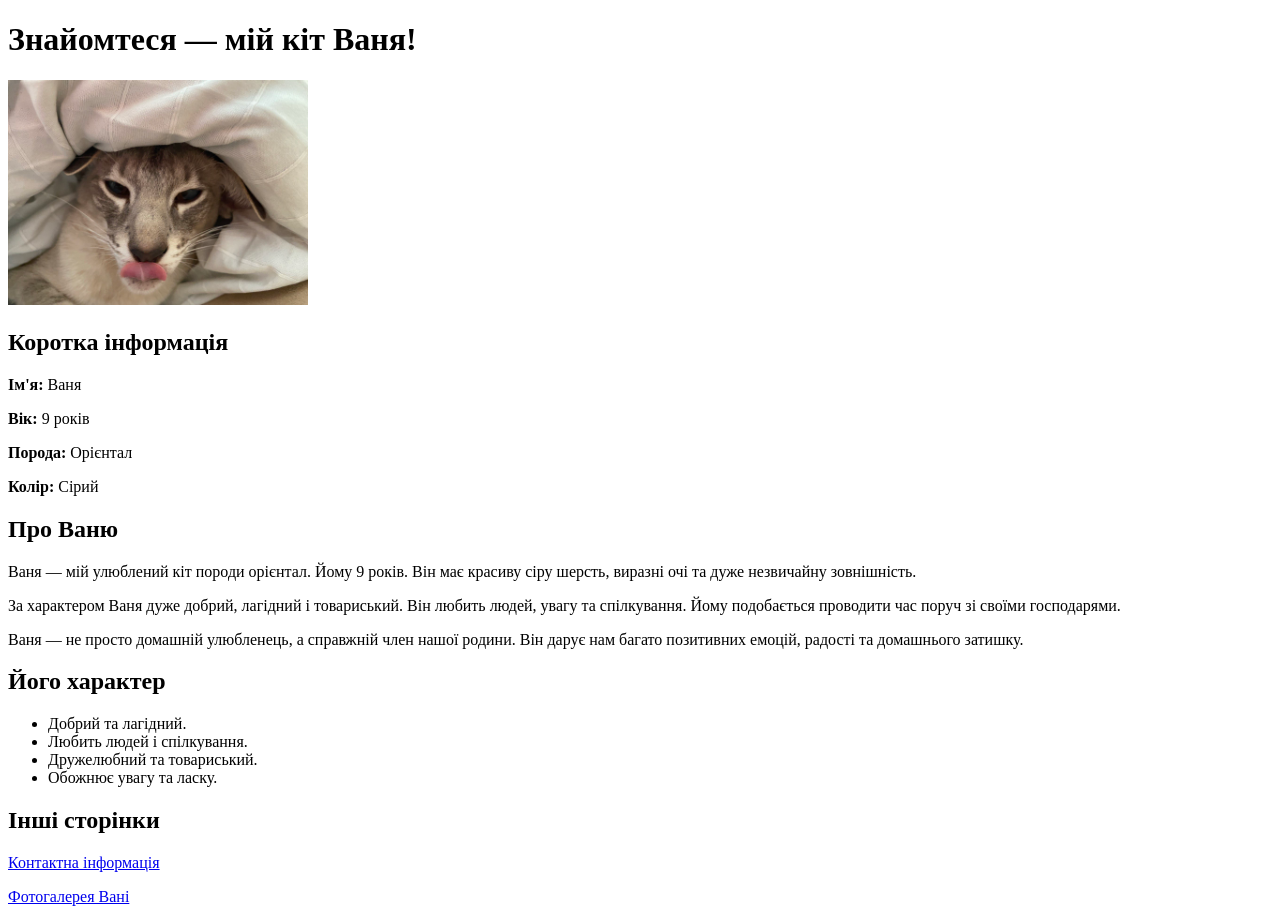
==== index.html @ 9f6ca01e "add porfolio vania" ====
<!DOCTYPE html>
<html lang="uk">

<head>
    <meta charset="UTF-8">
    <title>Мій кіт Ваня</title>
</head>

<body>

    <h1>Знайомтеся — мій кіт Ваня!</h1>

    <img src="photo/avatar.jpg" alt="Мій кіт Ваня" width="300">

    <h2>Коротка інформація</h2>

    <p><strong>Ім'я:</strong> Ваня</p>
    <p><strong>Вік:</strong> 9 років</p>
    <p><strong>Порода:</strong> Орієнтал</p>
    <p><strong>Колір:</strong> Сірий</p>

    <h2>Про Ваню</h2>

    <p>
        Ваня — мій улюблений кіт породи орієнтал.
        Йому 9 років. Він має красиву сіру шерсть,
        виразні очі та дуже незвичайну зовнішність.
    </p>

    <p>
        За характером Ваня дуже добрий, лагідний
        і товариський. Він любить людей, увагу та
        спілкування. Йому подобається проводити час
        поруч зі своїми господарями.
    </p>

    <p>
        Ваня — не просто домашній улюбленець,
        а справжній член нашої родини. Він дарує
        нам багато позитивних емоцій, радості
        та домашнього затишку.
    </p>

    <h2>Його характер</h2>

    <ul>
        <li>Добрий та лагідний.</li>
        <li>Любить людей і спілкування.</li>
        <li>Дружелюбний та товариський.</li>
        <li>Обожнює увагу та ласку.</li>
    </ul>

    <h2>Інші сторінки</h2>

    <p><a href="pages/contact.html">Контактна інформація</a></p>
    <p><a href="pages/gallery.html">Фотогалерея Вані</a></p>

</body>

</html>
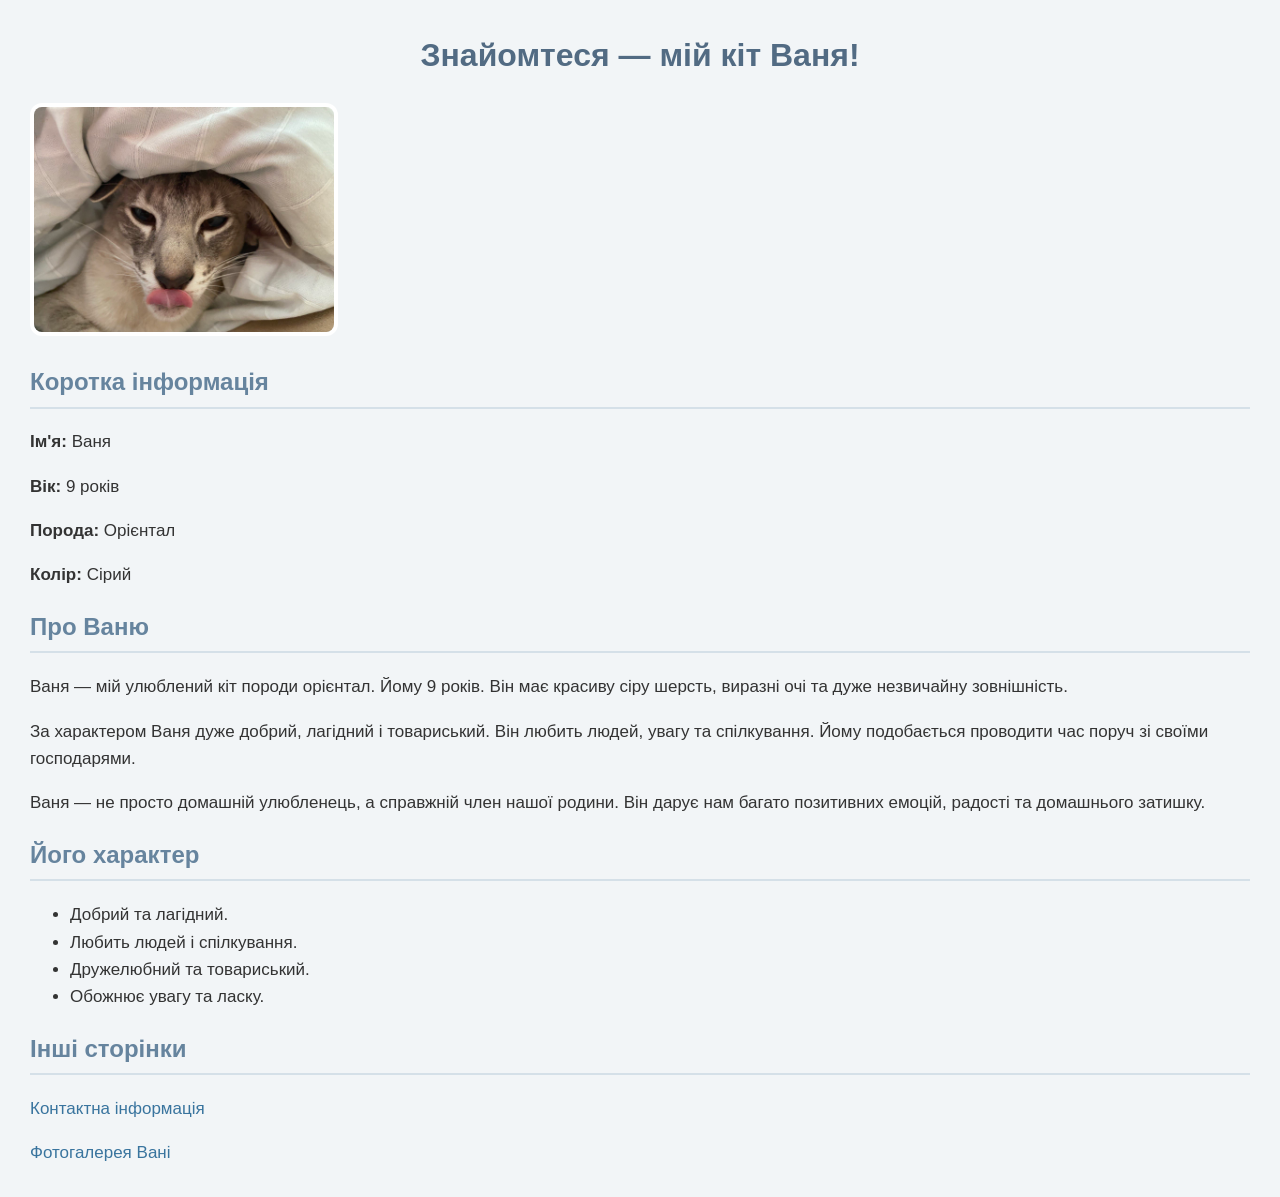
==== commit af15a90c: "add styles.css" ====
--- a/index.html
+++ b/index.html
@@ -3,7 +3,9 @@
 
 <head>
     <meta charset="UTF-8">
+    <meta name="viewport" content="width=device-width, initial-scale=1.0">
     <title>Мій кіт Ваня</title>
+    <link rel="stylesheet" href="css/styles.css">
 </head>
 
 <body>
--- a/css/styles.css
+++ b/css/styles.css
@@ -0,0 +1,38 @@
+body {
+  background-color: #f2f5f7;
+  color: #333333;
+  font-family: Arial, sans-serif;
+  margin: 30px;
+  line-height: 1.6;
+}
+
+h1 {
+  color: #526b83;
+  text-align: center;
+}
+
+h2 {
+  color: #66849e;
+  border-bottom: 2px solid #d5e0e8;
+  padding-bottom: 5px;
+}
+
+img {
+  border: 4px solid white;
+  border-radius: 12px;
+}
+
+a {
+  color: #39749e;
+  text-decoration: none;
+}
+
+a:hover {
+  color: #1d405c;
+  text-decoration: underline;
+}
+
+p,
+li {
+  font-size: 17px;
+}
